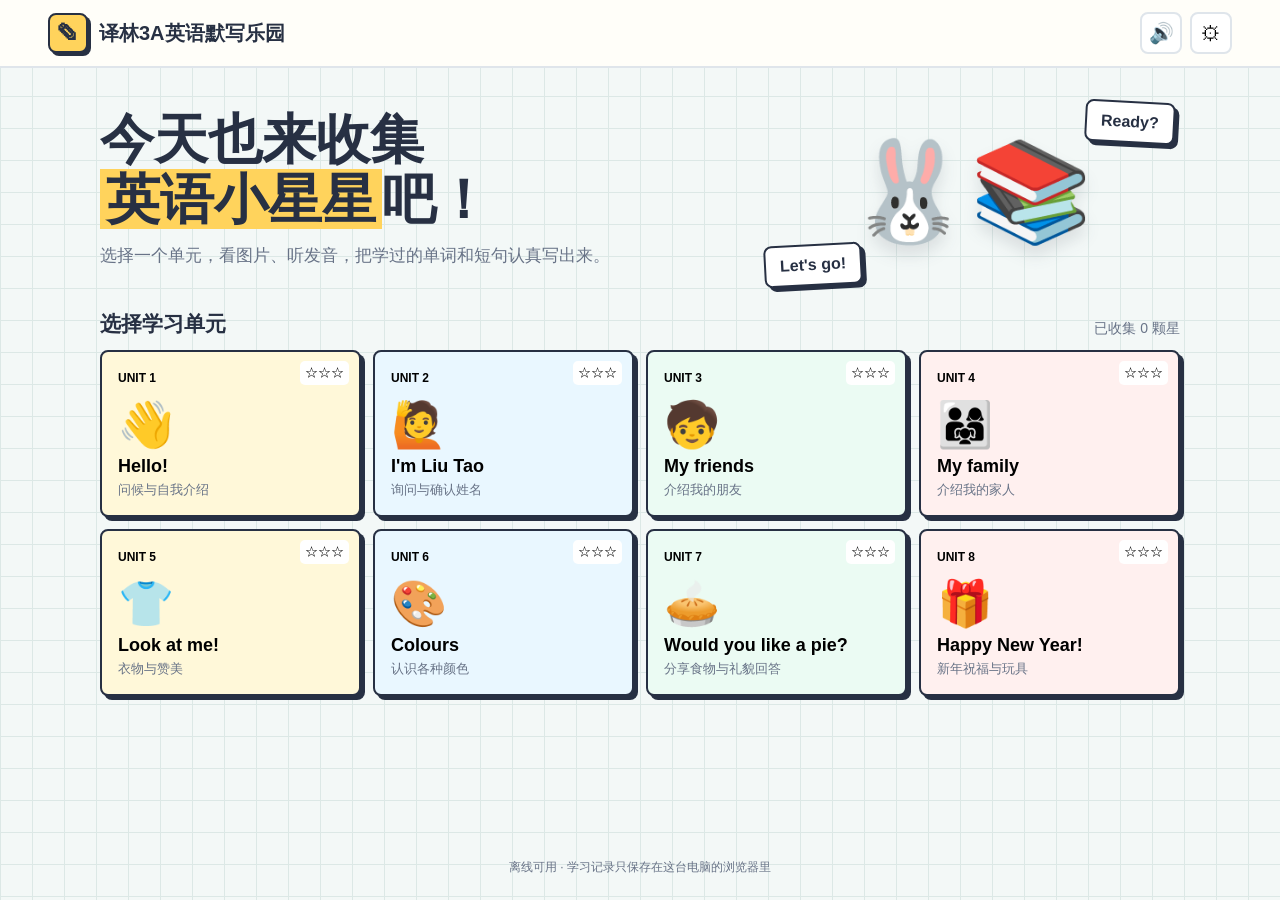
==== index.html @ 70a55f55 "重新发布当前 iPad 随手写版本" ====
<!doctype html>
<!-- Re-published 2026-09-11: direct iPad Scribble version -->
<html lang="zh-CN">
<head>
  <meta charset="utf-8">
  <meta name="viewport" content="width=device-width,initial-scale=1">
  <meta name="theme-color" content="#ffd35c"><meta name="apple-mobile-web-app-capable" content="yes"><meta name="apple-mobile-web-app-title" content="译林3A默写"><link rel="manifest" href="manifest.webmanifest">
  <title>译林3A英语默写乐园</title>
  <style>
    :root{--ink:#273043;--muted:#687387;--paper:#fffef9;--line:#dfe5eb;--yellow:#ffd35c;--coral:#ff766f;--mint:#70d6b3;--blue:#69a8ff;--purple:#9b82e8;--shadow:0 12px 30px rgba(40,53,77,.12)}
    *{box-sizing:border-box;letter-spacing:0}
    body{margin:0;min-height:100vh;color:var(--ink);font-family:"Microsoft YaHei","PingFang SC",Arial,sans-serif;background:#f3f8f7;background-image:linear-gradient(#dce8e6 1px,transparent 1px),linear-gradient(90deg,#dce8e6 1px,transparent 1px);background-size:32px 32px}
    button,input{font:inherit}.app{min-height:100vh;display:flex;flex-direction:column}.topbar{height:68px;background:var(--paper);border-bottom:2px solid var(--line);display:flex;align-items:center;justify-content:space-between;padding:0 clamp(16px,4vw,48px);position:sticky;top:0;z-index:5}
    .brand{display:flex;align-items:center;gap:11px;font-weight:900;font-size:20px}.brand-mark{width:40px;height:40px;display:grid;place-items:center;background:var(--yellow);border:2px solid var(--ink);border-radius:8px;box-shadow:3px 3px 0 var(--ink);font-size:22px}.top-actions{display:flex;gap:8px}
    .icon-btn{width:42px;height:42px;border:2px solid var(--line);background:white;border-radius:8px;cursor:pointer;font-size:20px;display:grid;place-items:center}.icon-btn:hover{border-color:var(--ink);transform:translateY(-1px)}
    main{width:min(1080px,calc(100% - 28px));margin:0 auto;padding:28px 0 44px;flex:1}.screen{display:none}.screen.active{display:block}
    .welcome{display:grid;grid-template-columns:1.2fr .8fr;gap:28px;align-items:center;margin-bottom:24px}.welcome h1{font-size:clamp(31px,5vw,54px);line-height:1.1;margin:0 0 12px;font-weight:1000}.welcome h1 span{background:var(--yellow);padding:0 6px}.welcome p{font-size:17px;color:var(--muted);margin:0;line-height:1.8}.mascot-scene{height:190px;position:relative;display:grid;place-items:center}.mascot{font-size:98px;filter:drop-shadow(0 10px 8px rgba(39,48,67,.12));animation:float 3s ease-in-out infinite}.bubble{position:absolute;background:white;border:2px solid var(--ink);border-radius:8px;padding:10px 14px;font-weight:900;box-shadow:4px 4px 0 var(--ink)}.bubble.one{top:5px;right:5px;transform:rotate(3deg)}.bubble.two{bottom:0;left:5px;transform:rotate(-3deg)}
    @keyframes float{50%{transform:translateY(-8px) rotate(2deg)}}.section-head{display:flex;justify-content:space-between;align-items:end;margin:22px 0 12px}.section-head h2{margin:0;font-size:21px}.section-head span{color:var(--muted);font-size:14px}
    .unit-grid{display:grid;grid-template-columns:repeat(4,1fr);gap:12px}.unit-card{border:2px solid var(--ink);background:white;border-radius:8px;min-height:164px;padding:16px;text-align:left;cursor:pointer;position:relative;overflow:hidden;box-shadow:4px 4px 0 var(--ink);transition:.15s}.unit-card:hover{transform:translate(-2px,-2px);box-shadow:7px 7px 0 var(--ink)}.unit-card .num{font-size:12px;font-weight:900;text-transform:uppercase}.unit-card .pic{font-size:45px;margin:12px 0 5px}.unit-card h3{font-size:18px;margin:0 0 4px}.unit-card p{margin:0;color:var(--muted);font-size:13px}.unit-card .stars{position:absolute;right:10px;top:9px;font-size:13px;background:white;padding:3px 5px;border-radius:5px}.unit-card:nth-child(4n+1){background:#fff8d9}.unit-card:nth-child(4n+2){background:#e9f7ff}.unit-card:nth-child(4n+3){background:#ebfbf3}.unit-card:nth-child(4n){background:#fff0ef}
    .practice-header{display:flex;align-items:center;gap:14px;margin-bottom:18px}.back-btn{border:2px solid var(--ink);background:white;border-radius:8px;width:44px;height:44px;font-size:23px;cursor:pointer}.practice-title{flex:1}.practice-title h2{font-size:22px;margin:0 0 2px}.practice-title p{margin:0;color:var(--muted);font-size:13px}.score-pill{background:var(--yellow);border:2px solid var(--ink);padding:8px 12px;border-radius:8px;font-weight:900}
    .mode-tabs{display:flex;gap:8px;margin-bottom:14px}.mode-btn{border:2px solid var(--line);background:white;padding:10px 16px;border-radius:8px;font-weight:800;cursor:pointer}.mode-btn.active{border-color:var(--ink);background:var(--ink);color:white}
    .progress{height:12px;border:2px solid var(--ink);background:white;border-radius:6px;margin-bottom:18px;overflow:hidden}.progress i{display:block;height:100%;width:0;background:var(--mint);transition:.3s}
    .game-panel{display:grid;grid-template-columns:minmax(260px,.85fr) minmax(320px,1.15fr);border:2px solid var(--ink);background:var(--paper);border-radius:8px;overflow:hidden;box-shadow:8px 8px 0 var(--ink);min-height:455px}.visual-panel{background:#eaf7ff;border-right:2px solid var(--ink);display:flex;flex-direction:column;align-items:center;justify-content:center;padding:28px;position:relative}.question-no{position:absolute;left:16px;top:14px;font-size:13px;font-weight:900;color:var(--muted)}.scene{width:min(230px,90%);aspect-ratio:1;display:grid;place-items:center;background:white;border:3px solid var(--ink);border-radius:50%;font-size:98px;box-shadow:0 10px 0 rgba(39,48,67,.1);position:relative}.scene:after{content:"";position:absolute;width:70%;height:10px;background:rgba(39,48,67,.1);border-radius:50%;bottom:18px;z-index:0}.scene span{position:relative;z-index:1;filter:drop-shadow(0 7px 3px rgba(39,48,67,.12))}.cn-clue{font-size:20px;font-weight:900;margin-top:22px;text-align:center}.type-label{margin-top:7px;color:var(--muted);font-size:13px}
    .answer-panel{padding:32px;display:flex;flex-direction:column;justify-content:center}.prompt{font-size:15px;color:var(--muted);margin-bottom:8px}.answer-panel label{font-weight:900;font-size:21px;margin-bottom:10px}.answer-input{width:100%;height:190px;resize:none;border:3px solid var(--ink);border-radius:8px;padding:22px 20px;font-size:34px;line-height:1.55;outline:none;color:var(--ink);background-color:white;background-image:repeating-linear-gradient(transparent 0,transparent calc(1.55em - 2px),#b7c7d3 calc(1.55em - 2px),#b7c7d3 1.55em);background-attachment:local;touch-action:manipulation;-webkit-user-select:text;user-select:text}.answer-input:focus{box-shadow:0 0 0 5px #ffe89d}.answer-input.ok{border-color:#22986f;background-color:#effcf6}.answer-input.bad{border-color:#db4f4a;background-color:#fff1f0}.tools{display:flex;gap:8px;margin:12px 0;flex-wrap:wrap}.tool-btn{border:2px solid var(--line);background:white;border-radius:8px;padding:9px 12px;cursor:pointer;font-weight:800}.tool-btn:hover{border-color:var(--ink)}.feedback{min-height:62px;border-top:2px dashed var(--line);padding-top:12px;margin-top:2px}.feedback strong{display:block;font-size:18px;margin-bottom:4px}.feedback p{margin:0;color:var(--muted);font-size:14px}.primary{border:2px solid var(--ink);background:var(--coral);color:white;border-radius:8px;padding:13px 18px;font-weight:900;font-size:17px;cursor:pointer;box-shadow:4px 4px 0 var(--ink)}.primary:hover{transform:translate(-1px,-1px);box-shadow:6px 6px 0 var(--ink)}.primary:disabled{opacity:.5;cursor:not-allowed}.action-row{display:flex;justify-content:flex-end;margin-top:14px}
    .result{text-align:center;background:white;border:2px solid var(--ink);border-radius:8px;padding:32px;box-shadow:8px 8px 0 var(--ink)}.result .trophy{font-size:90px}.result h2{font-size:32px;margin:8px 0}.result p{color:var(--muted);font-size:17px}.result-score{font-size:44px;font-weight:1000}.result-actions{display:flex;justify-content:center;gap:12px;margin-top:25px}.secondary{border:2px solid var(--ink);background:white;border-radius:8px;padding:13px 18px;font-weight:900;cursor:pointer}
    .modal{position:fixed;inset:0;background:rgba(39,48,67,.45);display:none;place-items:center;z-index:20;padding:18px}.modal.open{display:grid}.dialog{width:min(500px,100%);background:white;border:2px solid var(--ink);border-radius:8px;box-shadow:8px 8px 0 var(--ink);padding:24px}.dialog h3{margin:0 0 18px;font-size:23px}.setting{display:flex;justify-content:space-between;gap:20px;align-items:center;padding:14px 0;border-top:1px solid var(--line)}.setting:first-of-type{border-top:0}.setting small{display:block;color:var(--muted);margin-top:3px}.switch{width:52px;height:30px;border:2px solid var(--ink);border-radius:15px;background:#d7dde5;position:relative;cursor:pointer;flex:0 0 auto}.switch i{position:absolute;width:20px;height:20px;border:2px solid var(--ink);border-radius:50%;background:white;left:3px;top:3px;transition:.2s}.switch.on{background:var(--mint)}.switch.on i{left:25px}.dialog-footer{display:flex;justify-content:flex-end;margin-top:18px}
    footer{text-align:center;color:var(--muted);font-size:12px;padding:10px 20px 24px}.confetti{position:fixed;pointer-events:none;font-size:25px;z-index:30;animation:pop .8s ease-out forwards}@keyframes pop{from{transform:translate(0,0) scale(.5);opacity:1}to{transform:translate(var(--x),var(--y)) rotate(180deg) scale(1.2);opacity:0}}
    @media(max-width:800px){.unit-grid{grid-template-columns:repeat(2,1fr)}.welcome{grid-template-columns:1fr}.mascot-scene{height:130px}.mascot{font-size:70px}.game-panel{grid-template-columns:1fr}.visual-panel{border-right:0;border-bottom:2px solid var(--ink);min-height:285px}.scene{width:155px;font-size:70px}.answer-panel{padding:22px}.game-panel{min-height:0}}
    @media(max-width:470px){.brand span:last-child{font-size:16px}.topbar{padding:0 12px}.unit-grid{grid-template-columns:1fr}.welcome h1{font-size:34px}.score-pill{font-size:13px}.mode-btn{flex:1;padding:9px 5px}.result-actions{flex-direction:column}}
  </style>
</head>
<body>
<div class="app">
  <header class="topbar"><div class="brand"><span class="brand-mark">✎</span><span>译林3A英语默写乐园</span></div><div class="top-actions"><button class="icon-btn" id="soundBtn" title="声音">🔊</button><button class="icon-btn" id="settingsBtn" title="设置">⚙</button></div></header>
  <main>
    <section id="home" class="screen active">
      <div class="welcome"><div><h1>今天也来收集<br><span>英语小星星</span>吧！</h1><p>选择一个单元，看图片、听发音，把学过的单词和短句认真写出来。</p></div><div class="mascot-scene"><div class="bubble one">Ready?</div><div class="mascot">🐰📚</div><div class="bubble two">Let's go!</div></div></div>
      <div class="section-head"><h2>选择学习单元</h2><span id="totalStars">已收集 0 颗星</span></div><div class="unit-grid" id="unitGrid"></div>
    </section>
    <section id="practice" class="screen">
      <div class="practice-header"><button class="back-btn" id="backBtn" title="返回">←</button><div class="practice-title"><h2 id="unitTitle"></h2><p id="unitSubtitle"></p></div><div class="score-pill">⭐ <span id="liveScore">0</span></div></div>
      <div class="mode-tabs"><button class="mode-btn active" data-mode="words">单词默写</button><button class="mode-btn" data-mode="sentences">短句默写</button><button class="mode-btn" data-mode="mix">混合挑战</button></div>
      <div class="progress"><i id="progressBar"></i></div>
      <div class="game-panel"><div class="visual-panel"><span class="question-no" id="questionNo"></span><div class="scene"><span id="scenePic"></span></div><div class="cn-clue" id="cnClue"></div><div class="type-label" id="typeLabel"></div></div>
        <div class="answer-panel"><div class="prompt">请用 Apple Pencil 在横线上书写，iPad 会自动转成文字</div><label for="answerInput" id="answerLabel">你的答案</label><textarea class="answer-input" id="answerInput" rows="3" inputmode="text" enterkeyhint="done" autocomplete="off" autocapitalize="none" spellcheck="false" placeholder="在横线上直接手写英文……"></textarea><div class="tools"><button class="tool-btn" id="clearBtn">清空答案</button><button class="tool-btn" id="speakBtn">🔊 听一听</button><button class="tool-btn" id="copyBtn">📋 复制朗读文本</button><button class="tool-btn" id="hintBtn">💡 提示</button></div><div class="feedback" id="feedback"><p>Apple Pencil 手写会转为英文文字，完成后点击“检查答案”。</p></div><div class="action-row"><button class="primary" id="checkBtn">检查答案</button></div></div>
      </div>
    </section>
    <section id="result" class="screen"><div class="result"><div class="trophy" id="resultPic">🏆</div><h2 id="resultTitle">太棒了！</h2><div class="result-score" id="resultScore"></div><p id="resultText"></p><div class="result-actions"><button class="secondary" id="homeBtn">返回选单元</button><button class="primary" id="retryBtn">再挑战一次</button></div></div></section>
  </main><footer>离线可用 · 学习记录只保存在这台电脑的浏览器里</footer>
</div>
<div class="modal" id="settingsModal"><div class="dialog"><h3>练习设置</h3><div class="setting"><div><b>打乱题目顺序</b><small>每次挑战都有一点新鲜感</small></div><button class="switch on" data-setting="shuffle"><i></i></button></div><div class="setting"><div><b>宽松检查标点</b><small>句号和大小写不影响得分</small></div><button class="switch on" data-setting="lenient"><i></i></button></div><div class="setting"><div><b>进入题目时自动朗读</b><small>先听清楚，再开始默写</small></div><button class="switch" data-setting="autoSpeak"><i></i></button></div><div class="dialog-footer"><button class="primary" id="closeSettings">完成</button></div></div></div>
<script>
const units=[
 {id:1,title:'Hello!',sub:'问候与自我介绍',icon:'👋',words:[['hello','你好','👋'],['Good morning.','早上好。','🌅'],['Miss','小姐；老师','👩‍🏫'],['hi','你好','😊'],['Good afternoon.','下午好。','☀️'],['class','同学们；班级','🏫'],['I','我','🙋'],["I'm","我是（缩写）",'🙋']],sentences:[['Hello, Mike.','你好，迈克。','👋👦'],['Good morning, Miss Li.','早上好，李老师。','🌅👩‍🏫'],['Good afternoon, class.','下午好，同学们。','☀️🏫'],["Hi, I'm Liu Tao.",'你好，我是刘涛。','👦👋']]},
 {id:2,title:"I'm Liu Tao",sub:'询问与确认姓名',icon:'🙋',words:[['are','是','🔤'],['you','你；你们','👉'],['yes','是；对','✅'],['am','是','🙋'],['no','不；不是','❌'],['not','不；没有','🚫'],['goodbye','再见','👋']],sentences:[["Are you Su Hai?",'你是苏海吗？','🤔👧'],['Yes, I am.','是的，我是。','✅🙋'],["No, I'm not.",'不，我不是。','❌🙋'],['Goodbye, Yang Ling.','再见，杨玲。','👋👧']]},
 {id:3,title:'My friends',sub:'介绍我的朋友',icon:'🧒',words:[['my','我的','💛'],['friend','朋友','🤝'],['she','她','👧'],["she's",'她是（缩写）','👧'],['he','他','👦'],["he's",'他是（缩写）','👦'],['too','也','➕'],['this','这；这个','👇'],['is','是','🔤'],['sister','姐姐；妹妹','👧']],sentences:[["She's Yang Ling.",'她是杨玲。','👧'],["She's my friend.",'她是我的朋友。','👧🤝'],["He's Mike.",'他是迈克。','👦'],["He's my friend too.",'他也是我的朋友。','👦🤝'],['This is Tina.','这是蒂娜。','👇👧']]},
 {id:4,title:'My family',sub:'介绍我的家人',icon:'👨‍👩‍👧',words:[['family','家庭；家人','👨‍👩‍👧'],['father','父亲；爸爸','👨'],['mother','母亲；妈妈','👩'],['brother','哥哥；弟弟','👦'],['me','我','🙋'],['grandpa','祖父；外祖父','👴'],['grandma','祖母；外祖母','👵'],['sister','姐姐；妹妹','👧']],sentences:[['This is my family.','这是我的一家。','👨‍👩‍👧'],['This is my father.','这是我的爸爸。','👨'],['This is my mother.','这是我的妈妈。','👩'],['This is me.','这是我。','🙋'],['Good evening.','晚上好。','🌙']]},
 {id:5,title:'Look at me!',sub:'衣物与赞美',icon:'👕',words:[['look at','看；瞧','👀'],['T-shirt','T恤衫','👕'],['it','它','👉'],["it's",'它是（缩写）','👉'],['nice','好看的；好的','👍'],['skirt','短裙','👗'],['How nice!','真好看！','✨'],['cap','帽子','🧢'],['great','好极了','🌟'],['jacket','夹克衫','🧥'],['new','新的','🆕'],['red','红色的','🔴']],sentences:[['Look at my T-shirt.','看我的T恤衫。','👀👕'],["It's nice.",'它很好看。','👍✨'],['How nice!','真好看！','✨'],['Look at my new skirt.','看我的新裙子。','👀👗'],['It’s great.','它好极了。','🌟']]},
 {id:6,title:'Colours',sub:'认识各种颜色',icon:'🎨',words:[['colour','颜色','🎨'],['orange','橙色的','🟠'],['now','现在','⏰'],['green','绿色的','🟢'],['and','和；与','➕'],['yellow','黄色的','🟡'],['black','黑色的','⚫'],['blue','蓝色的','🔵'],['brown','棕色的','🟤'],['white','白色的','⚪'],['an','一个','1️⃣'],['egg','鸡蛋','🥚'],['or','或；还是','↔️']],sentences:[["What colour is my T-shirt?",'我的T恤衫是什么颜色？','❓👕'],["It's orange.",'它是橙色的。','🟠'],['What colour is it now?','它现在是什么颜色？','🎨❓'],["It's green and yellow.",'它是绿色和黄色的。','🟢🟡'],['Would you like an egg?','你想要一个鸡蛋吗？','🥚❓']]},
 {id:7,title:'Would you like a pie?',sub:'分享食物与礼貌回答',icon:'🥧',words:[['a pie','一个馅饼','🥧'],['Nice to meet you.','很高兴认识你。','🤝'],['No, thank you.','不，谢谢你。','🙏'],['What about…?','……怎么样？','🤔'],['cake','蛋糕','🍰'],['ice cream','冰淇淋','🍦'],['sweet','糖果','🍬'],['hot dog','热狗','🌭'],['look','看；瞧','👀'],['what','什么','❓'],["what's",'是什么（缩写）','❓']],sentences:[['Would you like a pie?','你想要一个馅饼吗？','🥧❓'],['Yes, please.','好的，太感谢了。','✅🙏'],['No, thank you.','不，谢谢你。','❌🙏'],['What about a cake?','来一块蛋糕怎么样？','🍰🤔'],['Nice to meet you.','很高兴认识你。','🤝😊']]},
 {id:8,title:'Happy New Year!',sub:'新年祝福与玩具',icon:'🎁',words:[['Happy New Year!','新年快乐！','🎆'],['uncle','叔叔；伯伯；舅舅','👨'],['doll','玩具娃娃','🪆'],['that','那；那个','👉'],['ball','球','⚽'],['robot','机器人','🤖'],['CD','光盘','💿'],['car','小汽车','🚗'],['Happy Birthday!','生日快乐！','🎂'],['toy','玩具','🧸']],sentences:[['Happy New Year!','新年快乐！','🎆'],['This is for you.','这是给你的。','🎁'],["What's this?",'这是什么？','❓👇'],["What's that?",'那是什么？','❓👉'],["It's a robot.",'它是一个机器人。','🤖'],['Happy Birthday!','生日快乐！','🎂']]}
];
const state={unit:null,mode:'words',questions:[],index:0,score:0,checked:false,wrong:[],sound:true,settings:{shuffle:true,lenient:true,autoSpeak:false}};
const $=s=>document.querySelector(s), $$=s=>[...document.querySelectorAll(s)];
function saved(){try{return JSON.parse(localStorage.getItem('yl3a-progress')||'{}')}catch{return{}}} function saveProgress(id,stars){const p=saved();p[id]=Math.max(p[id]||0,stars);localStorage.setItem('yl3a-progress',JSON.stringify(p))}
function renderUnits(){const p=saved();$('#unitGrid').innerHTML=units.map(u=>`<button class="unit-card" data-id="${u.id}"><span class="num">Unit ${u.id}</span><span class="stars">${'⭐'.repeat(p[u.id]||0)}${'☆'.repeat(3-(p[u.id]||0))}</span><div class="pic">${u.icon}</div><h3>${u.title}</h3><p>${u.sub}</p></button>`).join('');$$('.unit-card').forEach(b=>b.onclick=()=>startUnit(+b.dataset.id));$('#totalStars').textContent=`已收集 ${Object.values(p).reduce((a,b)=>a+b,0)} 颗星`}
function show(id){$$('.screen').forEach(s=>s.classList.remove('active'));$('#'+id).classList.add('active');window.scrollTo({top:0,behavior:'smooth'})}
function startUnit(id){state.unit=units.find(u=>u.id===id);state.mode='words';$$('.mode-btn').forEach(b=>b.classList.toggle('active',b.dataset.mode==='words'));$('#unitTitle').textContent=`Unit ${id} · ${state.unit.title}`;$('#unitSubtitle').textContent=state.unit.sub;buildQuestions();show('practice')}
function shuffle(a){for(let i=a.length-1;i>0;i--){const j=Math.floor(Math.random()*(i+1));[a[i],a[j]]=[a[j],a[i]]}return a}
function buildQuestions(){let q=[];if(state.mode==='words'||state.mode==='mix')q.push(...state.unit.words.map(x=>({...item(x),type:'单词 / 词组'})));if(state.mode==='sentences'||state.mode==='mix')q.push(...state.unit.sentences.map(x=>({...item(x),type:'短句'})));if(state.settings.shuffle)shuffle(q);state.questions=q;state.index=0;state.score=0;state.wrong=[];state.checked=false;$('#liveScore').textContent='0';renderQuestion()}
function item(x){return{answer:x[0],cn:x[1],pic:x[2]}}
function renderQuestion(){const q=state.questions[state.index];if(!q)return finish();state.checked=false;$('#questionNo').textContent=`第 ${state.index+1} / ${state.questions.length} 题`;$('#progressBar').style.width=`${state.index/state.questions.length*100}%`;$('#scenePic').textContent=q.pic;$('#cnClue').textContent=q.cn;$('#typeLabel').textContent=q.type;$('#answerInput').value='';$('#answerInput').className='answer-input';$('#answerInput').disabled=false;$('#feedback').innerHTML='<p>Apple Pencil 手写会转为英文文字，完成后点击“检查答案”。</p>';$('#checkBtn').textContent='检查答案';$('#answerInput').focus();if(state.settings.autoSpeak)setTimeout(speakCurrent,300)}
function norm(s){let x=s.trim().replace(/[’‘]/g,"'").replace(/[。？！]/g,m=>({'。':'.','？':'?','！':'!'})[m]).replace(/\s+/g,' ');if(state.settings.lenient)x=x.toLowerCase().replace(/[.,!?…]/g,'').trim();return x}
function check(){if(state.checked){next();return}const q=state.questions[state.index], val=$('#answerInput').value;if(!val.trim()){shake($('#answerInput'));return}const ok=norm(val)===norm(q.answer);state.checked=true;$('#answerInput').disabled=true;$('#answerInput').classList.add(ok?'ok':'bad');if(ok){state.score++;$('#liveScore').textContent=state.score;$('#feedback').innerHTML='<strong style="color:#168260">答对啦，真棒！</strong><p>正确答案：'+escapeHtml(q.answer)+'</p>';confetti()}else{state.wrong.push(q);$('#feedback').innerHTML='<strong style="color:#c8403b">再记一记，下次一定会！</strong><p>正确答案：<b>'+escapeHtml(q.answer)+'</b></p>'}$('#checkBtn').textContent=state.index===state.questions.length-1?'查看成绩':'下一题'}
function next(){state.index++;renderQuestion()} function escapeHtml(s){return s.replace(/[&<>]/g,c=>({'&':'&amp;','<':'&lt;','>':'&gt;'}[c]))}
function hint(){const q=state.questions[state.index];if(state.checked)return;const parts=q.answer.split(' '),hint=parts.map(w=>w[0]+(w.length>2?'＿'.repeat(Math.min(w.length-1,6)):'＿')).join(' ');$('#feedback').innerHTML=`<strong>小提示</strong><p>${escapeHtml(hint)} · 一共 ${q.answer.replace(/\s/g,'').length} 个字母</p>`}
let voiceList=[];
function loadVoices(){if(!('speechSynthesis'in window))return;voiceList=speechSynthesis.getVoices()||[]}
function speakCurrent(){
  if(!state.sound){$('#feedback').innerHTML='<strong>声音已关闭</strong><p>点击右上角的 🔇 可以重新打开声音。</p>';return}
  if(!('speechSynthesis'in window)||typeof SpeechSynthesisUtterance==='undefined'){$('#feedback').innerHTML='<strong>当前浏览器不支持朗读</strong><p>请用最新版 Edge 或 Chrome 打开此文件。</p>';return}
  const q=state.questions[state.index];
  speechSynthesis.cancel();
  const u=new SpeechSynthesisUtterance(q.answer);
  const english=voiceList.filter(v=>/^en([-_]|$)/i.test(v.lang));
  u.voice=english.find(v=>/^en-GB/i.test(v.lang))||english.find(v=>/^en-US/i.test(v.lang))||english[0]||null;
  u.lang=u.voice?.lang||'en-US';u.rate=.72;u.pitch=1.08;
  u.onstart=()=>{$('#feedback').innerHTML='<strong style="color:#2b75c9">正在朗读……</strong><p>请听清楚，再开始默写。</p>'};
  u.onerror=()=>{$('#feedback').innerHTML='<strong>没有播放出来</strong><p>这台电脑可能没有安装英文语音包，请在 Edge/Chrome 中打开并检查系统声音。</p>'};
  speechSynthesis.speak(u);
}
function speakButton(button){
  if(!state.sound||!('speechSynthesis'in window)||typeof SpeechSynthesisUtterance==='undefined')return;
  const title=button.getAttribute('title')||button.querySelector('h3')?.textContent||button.closest('.setting')?.querySelector('b')?.textContent||button.textContent.replace(/[🔊🔇⚙←📋💡⭐✨🎉💛]/g,'').replace(/\s+/g,' ').trim();
  if(!title)return;
  speechSynthesis.cancel();
  const u=new SpeechSynthesisUtterance(title);
  u.lang='zh-CN';u.rate=.9;u.pitch=1;
  speechSynthesis.speak(u);
}
function copyReadingText(){
  const q=state.questions[state.index];
  const text=q.answer;
  const done=()=>{$('#feedback').innerHTML='<strong style="color:#2b75c9">已复制朗读文本</strong><p>可粘贴到任意 AI 语音工具生成英文音频。</p>'};
  if(navigator.clipboard?.writeText) navigator.clipboard.writeText(text).then(done).catch(()=>fallbackCopy(text,done)); else fallbackCopy(text,done);
}
function fallbackCopy(text,done){const ta=document.createElement('textarea');ta.value=text;document.body.appendChild(ta);ta.select();try{document.execCommand('copy');done()}finally{ta.remove()}}
function finish(){const n=state.questions.length,pct=Math.round(state.score/n*100),stars=pct>=90?3:pct>=70?2:pct>=50?1:0;saveProgress(state.unit.id,stars);$('#resultScore').textContent=`${state.score} / ${n}`;$('#resultPic').textContent=pct>=90?'🏆':pct>=70?'🌟':pct>=50?'👍':'🌱';$('#resultTitle').textContent=pct>=90?'闪亮满分选手！':pct>=70?'进步得很快！':pct>=50?'认真练习有收获！':'再练一次就会更好！';$('#resultText').textContent=state.wrong.length?`本次获得 ${stars} 颗星，还有 ${state.wrong.length} 道题可以继续加油。`:`本单元全部答对，获得 ${stars} 颗星！`;show('result');renderUnits()}
function confetti(){const box=$('#checkBtn').getBoundingClientRect(),bits=['⭐','✨','🎉','💛'];for(let i=0;i<10;i++){const e=document.createElement('i');e.className='confetti';e.textContent=bits[i%bits.length];e.style.left=(box.left+box.width/2)+'px';e.style.top=box.top+'px';e.style.setProperty('--x',(Math.random()*240-120)+'px');e.style.setProperty('--y',(-60-Math.random()*150)+'px');document.body.appendChild(e);setTimeout(()=>e.remove(),850)}}
function shake(e){e.animate([{transform:'translateX(0)'},{transform:'translateX(-7px)'},{transform:'translateX(7px)'},{transform:'translateX(0)'}],{duration:260})}
$('#checkBtn').onclick=check;$('#answerInput').onkeydown=e=>{if(e.key==='Enter'){e.preventDefault();check()}};$('#clearBtn').onclick=()=>{$('#answerInput').value='';$('#answerInput').focus()};$('#hintBtn').onclick=hint;$('#speakBtn').onclick=speakCurrent;$('#copyBtn').onclick=copyReadingText;$('#backBtn').onclick=()=>{speechSynthesis?.cancel();renderUnits();show('home')};$('#homeBtn').onclick=()=>{renderUnits();show('home')};$('#retryBtn').onclick=()=>{buildQuestions();show('practice')};
$$('.mode-btn').forEach(b=>b.onclick=()=>{state.mode=b.dataset.mode;$$('.mode-btn').forEach(x=>x.classList.toggle('active',x===b));buildQuestions()});
$('#soundBtn').onclick=()=>{state.sound=!state.sound;$('#soundBtn').textContent=state.sound?'🔊':'🔇'};$('#settingsBtn').onclick=()=>$('#settingsModal').classList.add('open');$('#closeSettings').onclick=()=>$('#settingsModal').classList.remove('open');$('#settingsModal').onclick=e=>{if(e.target.id==='settingsModal')e.currentTarget.classList.remove('open')};$$('.switch').forEach(b=>b.onclick=()=>{const k=b.dataset.setting;state.settings[k]=!state.settings[k];b.classList.toggle('on',state.settings[k])});
document.addEventListener('click',e=>{const b=e.target.closest('button');if(!b||b.id==='speakBtn')return;speakButton(b)});
renderUnits();
if('speechSynthesis' in window){loadVoices();speechSynthesis.onvoiceschanged=loadVoices}
</script>
<script>if('serviceWorker' in navigator&&location.protocol!=='file:')navigator.serviceWorker.register('sw.js').catch(()=>{});</script>
</body>
</html>
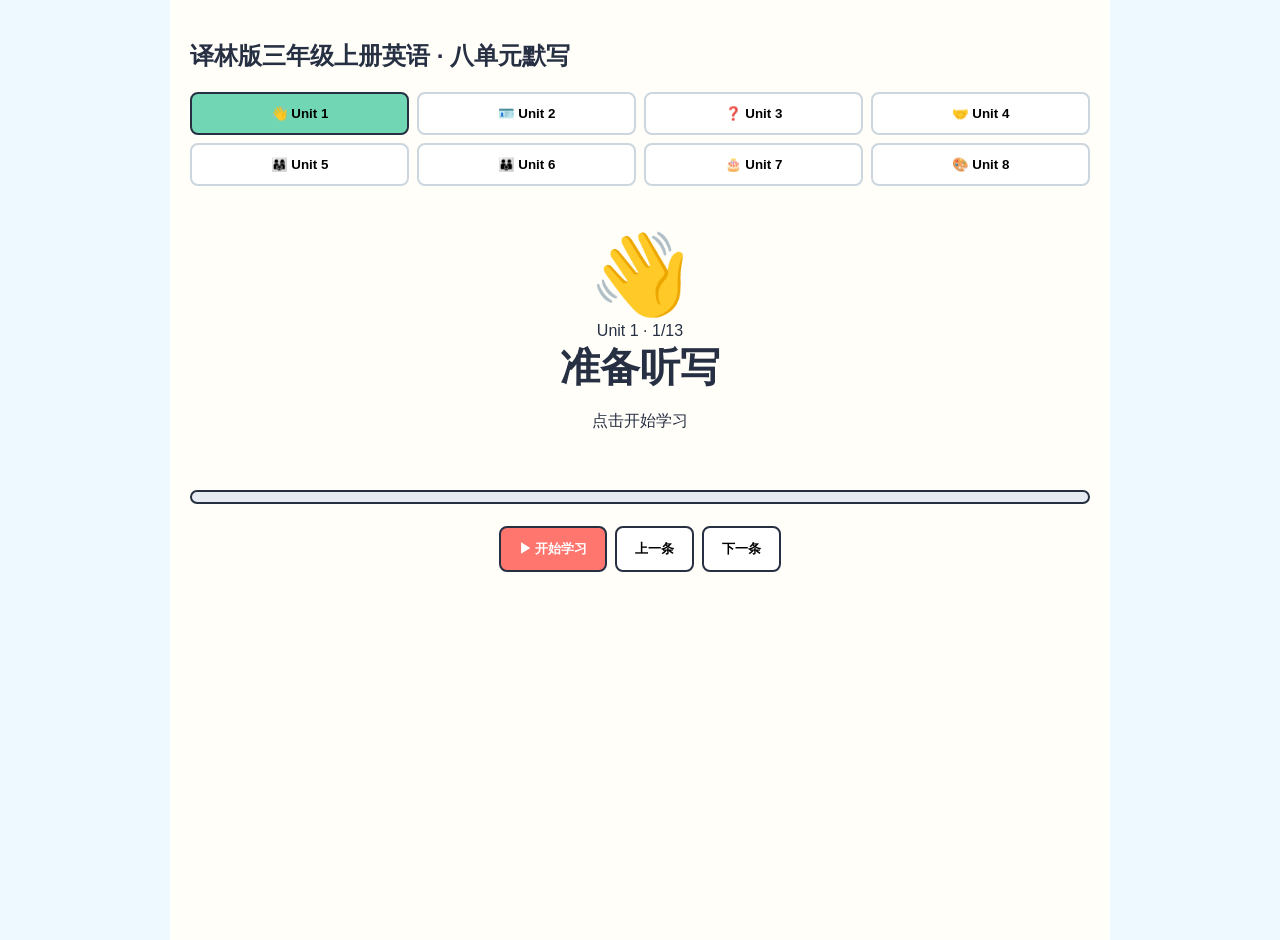
==== commit cbac859f: "更新英语听写播报与默写流程" ====
--- a/index.html
+++ b/index.html
@@ -1,120 +1,12 @@
-<!doctype html>
-<!-- Re-published 2026-09-11: direct iPad Scribble version -->
-<html lang="zh-CN">
-<head>
-  <meta charset="utf-8">
-  <meta name="viewport" content="width=device-width,initial-scale=1">
-  <meta name="theme-color" content="#ffd35c"><meta name="apple-mobile-web-app-capable" content="yes"><meta name="apple-mobile-web-app-title" content="译林3A默写"><link rel="manifest" href="manifest.webmanifest">
-  <title>译林3A英语默写乐园</title>
-  <style>
-    :root{--ink:#273043;--muted:#687387;--paper:#fffef9;--line:#dfe5eb;--yellow:#ffd35c;--coral:#ff766f;--mint:#70d6b3;--blue:#69a8ff;--purple:#9b82e8;--shadow:0 12px 30px rgba(40,53,77,.12)}
-    *{box-sizing:border-box;letter-spacing:0}
-    body{margin:0;min-height:100vh;color:var(--ink);font-family:"Microsoft YaHei","PingFang SC",Arial,sans-serif;background:#f3f8f7;background-image:linear-gradient(#dce8e6 1px,transparent 1px),linear-gradient(90deg,#dce8e6 1px,transparent 1px);background-size:32px 32px}
-    button,input{font:inherit}.app{min-height:100vh;display:flex;flex-direction:column}.topbar{height:68px;background:var(--paper);border-bottom:2px solid var(--line);display:flex;align-items:center;justify-content:space-between;padding:0 clamp(16px,4vw,48px);position:sticky;top:0;z-index:5}
-    .brand{display:flex;align-items:center;gap:11px;font-weight:900;font-size:20px}.brand-mark{width:40px;height:40px;display:grid;place-items:center;background:var(--yellow);border:2px solid var(--ink);border-radius:8px;box-shadow:3px 3px 0 var(--ink);font-size:22px}.top-actions{display:flex;gap:8px}
-    .icon-btn{width:42px;height:42px;border:2px solid var(--line);background:white;border-radius:8px;cursor:pointer;font-size:20px;display:grid;place-items:center}.icon-btn:hover{border-color:var(--ink);transform:translateY(-1px)}
-    main{width:min(1080px,calc(100% - 28px));margin:0 auto;padding:28px 0 44px;flex:1}.screen{display:none}.screen.active{display:block}
-    .welcome{display:grid;grid-template-columns:1.2fr .8fr;gap:28px;align-items:center;margin-bottom:24px}.welcome h1{font-size:clamp(31px,5vw,54px);line-height:1.1;margin:0 0 12px;font-weight:1000}.welcome h1 span{background:var(--yellow);padding:0 6px}.welcome p{font-size:17px;color:var(--muted);margin:0;line-height:1.8}.mascot-scene{height:190px;position:relative;display:grid;place-items:center}.mascot{font-size:98px;filter:drop-shadow(0 10px 8px rgba(39,48,67,.12));animation:float 3s ease-in-out infinite}.bubble{position:absolute;background:white;border:2px solid var(--ink);border-radius:8px;padding:10px 14px;font-weight:900;box-shadow:4px 4px 0 var(--ink)}.bubble.one{top:5px;right:5px;transform:rotate(3deg)}.bubble.two{bottom:0;left:5px;transform:rotate(-3deg)}
-    @keyframes float{50%{transform:translateY(-8px) rotate(2deg)}}.section-head{display:flex;justify-content:space-between;align-items:end;margin:22px 0 12px}.section-head h2{margin:0;font-size:21px}.section-head span{color:var(--muted);font-size:14px}
-    .unit-grid{display:grid;grid-template-columns:repeat(4,1fr);gap:12px}.unit-card{border:2px solid var(--ink);background:white;border-radius:8px;min-height:164px;padding:16px;text-align:left;cursor:pointer;position:relative;overflow:hidden;box-shadow:4px 4px 0 var(--ink);transition:.15s}.unit-card:hover{transform:translate(-2px,-2px);box-shadow:7px 7px 0 var(--ink)}.unit-card .num{font-size:12px;font-weight:900;text-transform:uppercase}.unit-card .pic{font-size:45px;margin:12px 0 5px}.unit-card h3{font-size:18px;margin:0 0 4px}.unit-card p{margin:0;color:var(--muted);font-size:13px}.unit-card .stars{position:absolute;right:10px;top:9px;font-size:13px;background:white;padding:3px 5px;border-radius:5px}.unit-card:nth-child(4n+1){background:#fff8d9}.unit-card:nth-child(4n+2){background:#e9f7ff}.unit-card:nth-child(4n+3){background:#ebfbf3}.unit-card:nth-child(4n){background:#fff0ef}
-    .practice-header{display:flex;align-items:center;gap:14px;margin-bottom:18px}.back-btn{border:2px solid var(--ink);background:white;border-radius:8px;width:44px;height:44px;font-size:23px;cursor:pointer}.practice-title{flex:1}.practice-title h2{font-size:22px;margin:0 0 2px}.practice-title p{margin:0;color:var(--muted);font-size:13px}.score-pill{background:var(--yellow);border:2px solid var(--ink);padding:8px 12px;border-radius:8px;font-weight:900}
-    .mode-tabs{display:flex;gap:8px;margin-bottom:14px}.mode-btn{border:2px solid var(--line);background:white;padding:10px 16px;border-radius:8px;font-weight:800;cursor:pointer}.mode-btn.active{border-color:var(--ink);background:var(--ink);color:white}
-    .progress{height:12px;border:2px solid var(--ink);background:white;border-radius:6px;margin-bottom:18px;overflow:hidden}.progress i{display:block;height:100%;width:0;background:var(--mint);transition:.3s}
-    .game-panel{display:grid;grid-template-columns:minmax(260px,.85fr) minmax(320px,1.15fr);border:2px solid var(--ink);background:var(--paper);border-radius:8px;overflow:hidden;box-shadow:8px 8px 0 var(--ink);min-height:455px}.visual-panel{background:#eaf7ff;border-right:2px solid var(--ink);display:flex;flex-direction:column;align-items:center;justify-content:center;padding:28px;position:relative}.question-no{position:absolute;left:16px;top:14px;font-size:13px;font-weight:900;color:var(--muted)}.scene{width:min(230px,90%);aspect-ratio:1;display:grid;place-items:center;background:white;border:3px solid var(--ink);border-radius:50%;font-size:98px;box-shadow:0 10px 0 rgba(39,48,67,.1);position:relative}.scene:after{content:"";position:absolute;width:70%;height:10px;background:rgba(39,48,67,.1);border-radius:50%;bottom:18px;z-index:0}.scene span{position:relative;z-index:1;filter:drop-shadow(0 7px 3px rgba(39,48,67,.12))}.cn-clue{font-size:20px;font-weight:900;margin-top:22px;text-align:center}.type-label{margin-top:7px;color:var(--muted);font-size:13px}
-    .answer-panel{padding:32px;display:flex;flex-direction:column;justify-content:center}.prompt{font-size:15px;color:var(--muted);margin-bottom:8px}.answer-panel label{font-weight:900;font-size:21px;margin-bottom:10px}.answer-input{width:100%;height:190px;resize:none;border:3px solid var(--ink);border-radius:8px;padding:22px 20px;font-size:34px;line-height:1.55;outline:none;color:var(--ink);background-color:white;background-image:repeating-linear-gradient(transparent 0,transparent calc(1.55em - 2px),#b7c7d3 calc(1.55em - 2px),#b7c7d3 1.55em);background-attachment:local;touch-action:manipulation;-webkit-user-select:text;user-select:text}.answer-input:focus{box-shadow:0 0 0 5px #ffe89d}.answer-input.ok{border-color:#22986f;background-color:#effcf6}.answer-input.bad{border-color:#db4f4a;background-color:#fff1f0}.tools{display:flex;gap:8px;margin:12px 0;flex-wrap:wrap}.tool-btn{border:2px solid var(--line);background:white;border-radius:8px;padding:9px 12px;cursor:pointer;font-weight:800}.tool-btn:hover{border-color:var(--ink)}.feedback{min-height:62px;border-top:2px dashed var(--line);padding-top:12px;margin-top:2px}.feedback strong{display:block;font-size:18px;margin-bottom:4px}.feedback p{margin:0;color:var(--muted);font-size:14px}.primary{border:2px solid var(--ink);background:var(--coral);color:white;border-radius:8px;padding:13px 18px;font-weight:900;font-size:17px;cursor:pointer;box-shadow:4px 4px 0 var(--ink)}.primary:hover{transform:translate(-1px,-1px);box-shadow:6px 6px 0 var(--ink)}.primary:disabled{opacity:.5;cursor:not-allowed}.action-row{display:flex;justify-content:flex-end;margin-top:14px}
-    .result{text-align:center;background:white;border:2px solid var(--ink);border-radius:8px;padding:32px;box-shadow:8px 8px 0 var(--ink)}.result .trophy{font-size:90px}.result h2{font-size:32px;margin:8px 0}.result p{color:var(--muted);font-size:17px}.result-score{font-size:44px;font-weight:1000}.result-actions{display:flex;justify-content:center;gap:12px;margin-top:25px}.secondary{border:2px solid var(--ink);background:white;border-radius:8px;padding:13px 18px;font-weight:900;cursor:pointer}
-    .modal{position:fixed;inset:0;background:rgba(39,48,67,.45);display:none;place-items:center;z-index:20;padding:18px}.modal.open{display:grid}.dialog{width:min(500px,100%);background:white;border:2px solid var(--ink);border-radius:8px;box-shadow:8px 8px 0 var(--ink);padding:24px}.dialog h3{margin:0 0 18px;font-size:23px}.setting{display:flex;justify-content:space-between;gap:20px;align-items:center;padding:14px 0;border-top:1px solid var(--line)}.setting:first-of-type{border-top:0}.setting small{display:block;color:var(--muted);margin-top:3px}.switch{width:52px;height:30px;border:2px solid var(--ink);border-radius:15px;background:#d7dde5;position:relative;cursor:pointer;flex:0 0 auto}.switch i{position:absolute;width:20px;height:20px;border:2px solid var(--ink);border-radius:50%;background:white;left:3px;top:3px;transition:.2s}.switch.on{background:var(--mint)}.switch.on i{left:25px}.dialog-footer{display:flex;justify-content:flex-end;margin-top:18px}
-    footer{text-align:center;color:var(--muted);font-size:12px;padding:10px 20px 24px}.confetti{position:fixed;pointer-events:none;font-size:25px;z-index:30;animation:pop .8s ease-out forwards}@keyframes pop{from{transform:translate(0,0) scale(.5);opacity:1}to{transform:translate(var(--x),var(--y)) rotate(180deg) scale(1.2);opacity:0}}
-    @media(max-width:800px){.unit-grid{grid-template-columns:repeat(2,1fr)}.welcome{grid-template-columns:1fr}.mascot-scene{height:130px}.mascot{font-size:70px}.game-panel{grid-template-columns:1fr}.visual-panel{border-right:0;border-bottom:2px solid var(--ink);min-height:285px}.scene{width:155px;font-size:70px}.answer-panel{padding:22px}.game-panel{min-height:0}}
-    @media(max-width:470px){.brand span:last-child{font-size:16px}.topbar{padding:0 12px}.unit-grid{grid-template-columns:1fr}.welcome h1{font-size:34px}.score-pill{font-size:13px}.mode-btn{flex:1;padding:9px 5px}.result-actions{flex-direction:column}}
-  </style>
-</head>
-<body>
-<div class="app">
-  <header class="topbar"><div class="brand"><span class="brand-mark">✎</span><span>译林3A英语默写乐园</span></div><div class="top-actions"><button class="icon-btn" id="soundBtn" title="声音">🔊</button><button class="icon-btn" id="settingsBtn" title="设置">⚙</button></div></header>
-  <main>
-    <section id="home" class="screen active">
-      <div class="welcome"><div><h1>今天也来收集<br><span>英语小星星</span>吧！</h1><p>选择一个单元，看图片、听发音，把学过的单词和短句认真写出来。</p></div><div class="mascot-scene"><div class="bubble one">Ready?</div><div class="mascot">🐰📚</div><div class="bubble two">Let's go!</div></div></div>
-      <div class="section-head"><h2>选择学习单元</h2><span id="totalStars">已收集 0 颗星</span></div><div class="unit-grid" id="unitGrid"></div>
-    </section>
-    <section id="practice" class="screen">
-      <div class="practice-header"><button class="back-btn" id="backBtn" title="返回">←</button><div class="practice-title"><h2 id="unitTitle"></h2><p id="unitSubtitle"></p></div><div class="score-pill">⭐ <span id="liveScore">0</span></div></div>
-      <div class="mode-tabs"><button class="mode-btn active" data-mode="words">单词默写</button><button class="mode-btn" data-mode="sentences">短句默写</button><button class="mode-btn" data-mode="mix">混合挑战</button></div>
-      <div class="progress"><i id="progressBar"></i></div>
-      <div class="game-panel"><div class="visual-panel"><span class="question-no" id="questionNo"></span><div class="scene"><span id="scenePic"></span></div><div class="cn-clue" id="cnClue"></div><div class="type-label" id="typeLabel"></div></div>
-        <div class="answer-panel"><div class="prompt">请用 Apple Pencil 在横线上书写，iPad 会自动转成文字</div><label for="answerInput" id="answerLabel">你的答案</label><textarea class="answer-input" id="answerInput" rows="3" inputmode="text" enterkeyhint="done" autocomplete="off" autocapitalize="none" spellcheck="false" placeholder="在横线上直接手写英文……"></textarea><div class="tools"><button class="tool-btn" id="clearBtn">清空答案</button><button class="tool-btn" id="speakBtn">🔊 听一听</button><button class="tool-btn" id="copyBtn">📋 复制朗读文本</button><button class="tool-btn" id="hintBtn">💡 提示</button></div><div class="feedback" id="feedback"><p>Apple Pencil 手写会转为英文文字，完成后点击“检查答案”。</p></div><div class="action-row"><button class="primary" id="checkBtn">检查答案</button></div></div>
-      </div>
-    </section>
-    <section id="result" class="screen"><div class="result"><div class="trophy" id="resultPic">🏆</div><h2 id="resultTitle">太棒了！</h2><div class="result-score" id="resultScore"></div><p id="resultText"></p><div class="result-actions"><button class="secondary" id="homeBtn">返回选单元</button><button class="primary" id="retryBtn">再挑战一次</button></div></div></section>
-  </main><footer>离线可用 · 学习记录只保存在这台电脑的浏览器里</footer>
-</div>
-<div class="modal" id="settingsModal"><div class="dialog"><h3>练习设置</h3><div class="setting"><div><b>打乱题目顺序</b><small>每次挑战都有一点新鲜感</small></div><button class="switch on" data-setting="shuffle"><i></i></button></div><div class="setting"><div><b>宽松检查标点</b><small>句号和大小写不影响得分</small></div><button class="switch on" data-setting="lenient"><i></i></button></div><div class="setting"><div><b>进入题目时自动朗读</b><small>先听清楚，再开始默写</small></div><button class="switch" data-setting="autoSpeak"><i></i></button></div><div class="dialog-footer"><button class="primary" id="closeSettings">完成</button></div></div></div>
-<script>
-const units=[
- {id:1,title:'Hello!',sub:'问候与自我介绍',icon:'👋',words:[['hello','你好','👋'],['Good morning.','早上好。','🌅'],['Miss','小姐；老师','👩‍🏫'],['hi','你好','😊'],['Good afternoon.','下午好。','☀️'],['class','同学们；班级','🏫'],['I','我','🙋'],["I'm","我是（缩写）",'🙋']],sentences:[['Hello, Mike.','你好，迈克。','👋👦'],['Good morning, Miss Li.','早上好，李老师。','🌅👩‍🏫'],['Good afternoon, class.','下午好，同学们。','☀️🏫'],["Hi, I'm Liu Tao.",'你好，我是刘涛。','👦👋']]},
- {id:2,title:"I'm Liu Tao",sub:'询问与确认姓名',icon:'🙋',words:[['are','是','🔤'],['you','你；你们','👉'],['yes','是；对','✅'],['am','是','🙋'],['no','不；不是','❌'],['not','不；没有','🚫'],['goodbye','再见','👋']],sentences:[["Are you Su Hai?",'你是苏海吗？','🤔👧'],['Yes, I am.','是的，我是。','✅🙋'],["No, I'm not.",'不，我不是。','❌🙋'],['Goodbye, Yang Ling.','再见，杨玲。','👋👧']]},
- {id:3,title:'My friends',sub:'介绍我的朋友',icon:'🧒',words:[['my','我的','💛'],['friend','朋友','🤝'],['she','她','👧'],["she's",'她是（缩写）','👧'],['he','他','👦'],["he's",'他是（缩写）','👦'],['too','也','➕'],['this','这；这个','👇'],['is','是','🔤'],['sister','姐姐；妹妹','👧']],sentences:[["She's Yang Ling.",'她是杨玲。','👧'],["She's my friend.",'她是我的朋友。','👧🤝'],["He's Mike.",'他是迈克。','👦'],["He's my friend too.",'他也是我的朋友。','👦🤝'],['This is Tina.','这是蒂娜。','👇👧']]},
- {id:4,title:'My family',sub:'介绍我的家人',icon:'👨‍👩‍👧',words:[['family','家庭；家人','👨‍👩‍👧'],['father','父亲；爸爸','👨'],['mother','母亲；妈妈','👩'],['brother','哥哥；弟弟','👦'],['me','我','🙋'],['grandpa','祖父；外祖父','👴'],['grandma','祖母；外祖母','👵'],['sister','姐姐；妹妹','👧']],sentences:[['This is my family.','这是我的一家。','👨‍👩‍👧'],['This is my father.','这是我的爸爸。','👨'],['This is my mother.','这是我的妈妈。','👩'],['This is me.','这是我。','🙋'],['Good evening.','晚上好。','🌙']]},
- {id:5,title:'Look at me!',sub:'衣物与赞美',icon:'👕',words:[['look at','看；瞧','👀'],['T-shirt','T恤衫','👕'],['it','它','👉'],["it's",'它是（缩写）','👉'],['nice','好看的；好的','👍'],['skirt','短裙','👗'],['How nice!','真好看！','✨'],['cap','帽子','🧢'],['great','好极了','🌟'],['jacket','夹克衫','🧥'],['new','新的','🆕'],['red','红色的','🔴']],sentences:[['Look at my T-shirt.','看我的T恤衫。','👀👕'],["It's nice.",'它很好看。','👍✨'],['How nice!','真好看！','✨'],['Look at my new skirt.','看我的新裙子。','👀👗'],['It’s great.','它好极了。','🌟']]},
- {id:6,title:'Colours',sub:'认识各种颜色',icon:'🎨',words:[['colour','颜色','🎨'],['orange','橙色的','🟠'],['now','现在','⏰'],['green','绿色的','🟢'],['and','和；与','➕'],['yellow','黄色的','🟡'],['black','黑色的','⚫'],['blue','蓝色的','🔵'],['brown','棕色的','🟤'],['white','白色的','⚪'],['an','一个','1️⃣'],['egg','鸡蛋','🥚'],['or','或；还是','↔️']],sentences:[["What colour is my T-shirt?",'我的T恤衫是什么颜色？','❓👕'],["It's orange.",'它是橙色的。','🟠'],['What colour is it now?','它现在是什么颜色？','🎨❓'],["It's green and yellow.",'它是绿色和黄色的。','🟢🟡'],['Would you like an egg?','你想要一个鸡蛋吗？','🥚❓']]},
- {id:7,title:'Would you like a pie?',sub:'分享食物与礼貌回答',icon:'🥧',words:[['a pie','一个馅饼','🥧'],['Nice to meet you.','很高兴认识你。','🤝'],['No, thank you.','不，谢谢你。','🙏'],['What about…?','……怎么样？','🤔'],['cake','蛋糕','🍰'],['ice cream','冰淇淋','🍦'],['sweet','糖果','🍬'],['hot dog','热狗','🌭'],['look','看；瞧','👀'],['what','什么','❓'],["what's",'是什么（缩写）','❓']],sentences:[['Would you like a pie?','你想要一个馅饼吗？','🥧❓'],['Yes, please.','好的，太感谢了。','✅🙏'],['No, thank you.','不，谢谢你。','❌🙏'],['What about a cake?','来一块蛋糕怎么样？','🍰🤔'],['Nice to meet you.','很高兴认识你。','🤝😊']]},
- {id:8,title:'Happy New Year!',sub:'新年祝福与玩具',icon:'🎁',words:[['Happy New Year!','新年快乐！','🎆'],['uncle','叔叔；伯伯；舅舅','👨'],['doll','玩具娃娃','🪆'],['that','那；那个','👉'],['ball','球','⚽'],['robot','机器人','🤖'],['CD','光盘','💿'],['car','小汽车','🚗'],['Happy Birthday!','生日快乐！','🎂'],['toy','玩具','🧸']],sentences:[['Happy New Year!','新年快乐！','🎆'],['This is for you.','这是给你的。','🎁'],["What's this?",'这是什么？','❓👇'],["What's that?",'那是什么？','❓👉'],["It's a robot.",'它是一个机器人。','🤖'],['Happy Birthday!','生日快乐！','🎂']]}
-];
-const state={unit:null,mode:'words',questions:[],index:0,score:0,checked:false,wrong:[],sound:true,settings:{shuffle:true,lenient:true,autoSpeak:false}};
-const $=s=>document.querySelector(s), $$=s=>[...document.querySelectorAll(s)];
-function saved(){try{return JSON.parse(localStorage.getItem('yl3a-progress')||'{}')}catch{return{}}} function saveProgress(id,stars){const p=saved();p[id]=Math.max(p[id]||0,stars);localStorage.setItem('yl3a-progress',JSON.stringify(p))}
-function renderUnits(){const p=saved();$('#unitGrid').innerHTML=units.map(u=>`<button class="unit-card" data-id="${u.id}"><span class="num">Unit ${u.id}</span><span class="stars">${'⭐'.repeat(p[u.id]||0)}${'☆'.repeat(3-(p[u.id]||0))}</span><div class="pic">${u.icon}</div><h3>${u.title}</h3><p>${u.sub}</p></button>`).join('');$$('.unit-card').forEach(b=>b.onclick=()=>startUnit(+b.dataset.id));$('#totalStars').textContent=`已收集 ${Object.values(p).reduce((a,b)=>a+b,0)} 颗星`}
-function show(id){$$('.screen').forEach(s=>s.classList.remove('active'));$('#'+id).classList.add('active');window.scrollTo({top:0,behavior:'smooth'})}
-function startUnit(id){state.unit=units.find(u=>u.id===id);state.mode='words';$$('.mode-btn').forEach(b=>b.classList.toggle('active',b.dataset.mode==='words'));$('#unitTitle').textContent=`Unit ${id} · ${state.unit.title}`;$('#unitSubtitle').textContent=state.unit.sub;buildQuestions();show('practice')}
-function shuffle(a){for(let i=a.length-1;i>0;i--){const j=Math.floor(Math.random()*(i+1));[a[i],a[j]]=[a[j],a[i]]}return a}
-function buildQuestions(){let q=[];if(state.mode==='words'||state.mode==='mix')q.push(...state.unit.words.map(x=>({...item(x),type:'单词 / 词组'})));if(state.mode==='sentences'||state.mode==='mix')q.push(...state.unit.sentences.map(x=>({...item(x),type:'短句'})));if(state.settings.shuffle)shuffle(q);state.questions=q;state.index=0;state.score=0;state.wrong=[];state.checked=false;$('#liveScore').textContent='0';renderQuestion()}
-function item(x){return{answer:x[0],cn:x[1],pic:x[2]}}
-function renderQuestion(){const q=state.questions[state.index];if(!q)return finish();state.checked=false;$('#questionNo').textContent=`第 ${state.index+1} / ${state.questions.length} 题`;$('#progressBar').style.width=`${state.index/state.questions.length*100}%`;$('#scenePic').textContent=q.pic;$('#cnClue').textContent=q.cn;$('#typeLabel').textContent=q.type;$('#answerInput').value='';$('#answerInput').className='answer-input';$('#answerInput').disabled=false;$('#feedback').innerHTML='<p>Apple Pencil 手写会转为英文文字，完成后点击“检查答案”。</p>';$('#checkBtn').textContent='检查答案';$('#answerInput').focus();if(state.settings.autoSpeak)setTimeout(speakCurrent,300)}
-function norm(s){let x=s.trim().replace(/[’‘]/g,"'").replace(/[。？！]/g,m=>({'。':'.','？':'?','！':'!'})[m]).replace(/\s+/g,' ');if(state.settings.lenient)x=x.toLowerCase().replace(/[.,!?…]/g,'').trim();return x}
-function check(){if(state.checked){next();return}const q=state.questions[state.index], val=$('#answerInput').value;if(!val.trim()){shake($('#answerInput'));return}const ok=norm(val)===norm(q.answer);state.checked=true;$('#answerInput').disabled=true;$('#answerInput').classList.add(ok?'ok':'bad');if(ok){state.score++;$('#liveScore').textContent=state.score;$('#feedback').innerHTML='<strong style="color:#168260">答对啦，真棒！</strong><p>正确答案：'+escapeHtml(q.answer)+'</p>';confetti()}else{state.wrong.push(q);$('#feedback').innerHTML='<strong style="color:#c8403b">再记一记，下次一定会！</strong><p>正确答案：<b>'+escapeHtml(q.answer)+'</b></p>'}$('#checkBtn').textContent=state.index===state.questions.length-1?'查看成绩':'下一题'}
-function next(){state.index++;renderQuestion()} function escapeHtml(s){return s.replace(/[&<>]/g,c=>({'&':'&amp;','<':'&lt;','>':'&gt;'}[c]))}
-function hint(){const q=state.questions[state.index];if(state.checked)return;const parts=q.answer.split(' '),hint=parts.map(w=>w[0]+(w.length>2?'＿'.repeat(Math.min(w.length-1,6)):'＿')).join(' ');$('#feedback').innerHTML=`<strong>小提示</strong><p>${escapeHtml(hint)} · 一共 ${q.answer.replace(/\s/g,'').length} 个字母</p>`}
-let voiceList=[];
-function loadVoices(){if(!('speechSynthesis'in window))return;voiceList=speechSynthesis.getVoices()||[]}
-function speakCurrent(){
-  if(!state.sound){$('#feedback').innerHTML='<strong>声音已关闭</strong><p>点击右上角的 🔇 可以重新打开声音。</p>';return}
-  if(!('speechSynthesis'in window)||typeof SpeechSynthesisUtterance==='undefined'){$('#feedback').innerHTML='<strong>当前浏览器不支持朗读</strong><p>请用最新版 Edge 或 Chrome 打开此文件。</p>';return}
-  const q=state.questions[state.index];
-  speechSynthesis.cancel();
-  const u=new SpeechSynthesisUtterance(q.answer);
-  const english=voiceList.filter(v=>/^en([-_]|$)/i.test(v.lang));
-  u.voice=english.find(v=>/^en-GB/i.test(v.lang))||english.find(v=>/^en-US/i.test(v.lang))||english[0]||null;
-  u.lang=u.voice?.lang||'en-US';u.rate=.72;u.pitch=1.08;
-  u.onstart=()=>{$('#feedback').innerHTML='<strong style="color:#2b75c9">正在朗读……</strong><p>请听清楚，再开始默写。</p>'};
-  u.onerror=()=>{$('#feedback').innerHTML='<strong>没有播放出来</strong><p>这台电脑可能没有安装英文语音包，请在 Edge/Chrome 中打开并检查系统声音。</p>'};
-  speechSynthesis.speak(u);
-}
-function speakButton(button){
-  if(!state.sound||!('speechSynthesis'in window)||typeof SpeechSynthesisUtterance==='undefined')return;
-  const title=button.getAttribute('title')||button.querySelector('h3')?.textContent||button.closest('.setting')?.querySelector('b')?.textContent||button.textContent.replace(/[🔊🔇⚙←📋💡⭐✨🎉💛]/g,'').replace(/\s+/g,' ').trim();
-  if(!title)return;
-  speechSynthesis.cancel();
-  const u=new SpeechSynthesisUtterance(title);
-  u.lang='zh-CN';u.rate=.9;u.pitch=1;
-  speechSynthesis.speak(u);
-}
-function copyReadingText(){
-  const q=state.questions[state.index];
-  const text=q.answer;
-  const done=()=>{$('#feedback').innerHTML='<strong style="color:#2b75c9">已复制朗读文本</strong><p>可粘贴到任意 AI 语音工具生成英文音频。</p>'};
-  if(navigator.clipboard?.writeText) navigator.clipboard.writeText(text).then(done).catch(()=>fallbackCopy(text,done)); else fallbackCopy(text,done);
-}
-function fallbackCopy(text,done){const ta=document.createElement('textarea');ta.value=text;document.body.appendChild(ta);ta.select();try{document.execCommand('copy');done()}finally{ta.remove()}}
-function finish(){const n=state.questions.length,pct=Math.round(state.score/n*100),stars=pct>=90?3:pct>=70?2:pct>=50?1:0;saveProgress(state.unit.id,stars);$('#resultScore').textContent=`${state.score} / ${n}`;$('#resultPic').textContent=pct>=90?'🏆':pct>=70?'🌟':pct>=50?'👍':'🌱';$('#resultTitle').textContent=pct>=90?'闪亮满分选手！':pct>=70?'进步得很快！':pct>=50?'认真练习有收获！':'再练一次就会更好！';$('#resultText').textContent=state.wrong.length?`本次获得 ${stars} 颗星，还有 ${state.wrong.length} 道题可以继续加油。`:`本单元全部答对，获得 ${stars} 颗星！`;show('result');renderUnits()}
-function confetti(){const box=$('#checkBtn').getBoundingClientRect(),bits=['⭐','✨','🎉','💛'];for(let i=0;i<10;i++){const e=document.createElement('i');e.className='confetti';e.textContent=bits[i%bits.length];e.style.left=(box.left+box.width/2)+'px';e.style.top=box.top+'px';e.style.setProperty('--x',(Math.random()*240-120)+'px');e.style.setProperty('--y',(-60-Math.random()*150)+'px');document.body.appendChild(e);setTimeout(()=>e.remove(),850)}}
-function shake(e){e.animate([{transform:'translateX(0)'},{transform:'translateX(-7px)'},{transform:'translateX(7px)'},{transform:'translateX(0)'}],{duration:260})}
-$('#checkBtn').onclick=check;$('#answerInput').onkeydown=e=>{if(e.key==='Enter'){e.preventDefault();check()}};$('#clearBtn').onclick=()=>{$('#answerInput').value='';$('#answerInput').focus()};$('#hintBtn').onclick=hint;$('#speakBtn').onclick=speakCurrent;$('#copyBtn').onclick=copyReadingText;$('#backBtn').onclick=()=>{speechSynthesis?.cancel();renderUnits();show('home')};$('#homeBtn').onclick=()=>{renderUnits();show('home')};$('#retryBtn').onclick=()=>{buildQuestions();show('practice')};
-$$('.mode-btn').forEach(b=>b.onclick=()=>{state.mode=b.dataset.mode;$$('.mode-btn').forEach(x=>x.classList.toggle('active',x===b));buildQuestions()});
-$('#soundBtn').onclick=()=>{state.sound=!state.sound;$('#soundBtn').textContent=state.sound?'🔊':'🔇'};$('#settingsBtn').onclick=()=>$('#settingsModal').classList.add('open');$('#closeSettings').onclick=()=>$('#settingsModal').classList.remove('open');$('#settingsModal').onclick=e=>{if(e.target.id==='settingsModal')e.currentTarget.classList.remove('open')};$$('.switch').forEach(b=>b.onclick=()=>{const k=b.dataset.setting;state.settings[k]=!state.settings[k];b.classList.toggle('on',state.settings[k])});
-document.addEventListener('click',e=>{const b=e.target.closest('button');if(!b||b.id==='speakBtn')return;speakButton(b)});
-renderUnits();
-if('speechSynthesis' in window){loadVoices();speechSynthesis.onvoiceschanged=loadVoices}
-</script>
-<script>if('serviceWorker' in navigator&&location.protocol!=='file:')navigator.serviceWorker.register('sw.js').catch(()=>{});</script>
-</body>
-</html>
+<!doctype html><meta charset="utf-8"><meta name="viewport" content="width=device-width,initial-scale=1"><title>八单元默写预览</title><style>body{font-family:Arial;margin:0;background:#eef8ff;color:#273043}.wrap{max-width:900px;margin:auto;background:#fffef9;min-height:100vh;padding:20px}.tabs{display:grid;grid-template-columns:repeat(4,1fr);gap:8px}.tabs button{padding:12px 4px;border:2px solid #ccd6df;border-radius:8px;background:#fff;font-weight:bold}.tabs .on{background:#70d6b3;border-color:#273043}.stage{text-align:center;padding:42px 10px}.pic{font-size:80px}.en{font-size:40px;font-weight:bold;min-height:55px}.cn{font-size:25px;font-weight:bold}.bar{height:10px;background:#e5ebf0;border:2px solid #273043;border-radius:8px}.bar i{display:block;background:#70d6b3;height:100%;width:0}.controls{text-align:center;padding:18px}.controls button{padding:12px 18px;margin:4px;border:2px solid #273043;border-radius:8px;background:#fff;font-weight:bold}.play{background:#ff766f!important;color:white}</style><main class="wrap"><h2>译林版三年级上册英语 · 八单元默写</h2><nav class="tabs" id="tabs"></nav><section class="stage"><div class="pic" id="pic"></div><div id="count"></div><div class="cn" id="cn"></div><div class="en" id="en">准备听写</div><p id="hint">点击开始学习</p></section><div class="bar"><i id="bar"></i></div><div class="controls"><button class="play" id="play">▶ 开始学习</button><button id="prev">上一条</button><button id="next">下一条</button></div></main><script>
+const U=[
+['Unit 1','👋',['hello','hi','Good morning.','I','am','*ah','a','cat','Miss','Good afternoon.','class','goodbye','bye']],
+['Unit 2','🪪',['what','is','your','name','my','Nice to meet you!','too','boy','and','girl','Mr (AmE Mr.)']],
+['Unit 3','❓',['are','you','no','not','yes','*ha','Here I am!','but','*oh','sorry','*twin','we','*excuse me','class','in','with','right']],
+['Unit 4','🤝',['this','friend','she','he','it','good','Thank you.','have','many']],
+['Unit 5','👨‍👩‍👧',['mother','father','dad','mum (AmE mom)','brother','baby','sister','Good evening.','*quick','look','*pond','who','great','come','meet','family','say']],
+['Unit 6','👪',['grandfather (grandpa)','uncle','aunt','grandmother (grandma)','cousin','cool','me','*wow','big','it','happy','love']],
+['Unit 7','🎂',['Happy Birthday!','one','two','three','four','five','six','seven','eight','nine','ten','now','want','car','book','ball','cake','some','toy','for','OK','How old are you?','please','here','Here you are.',"You're welcome."]],
+['Unit 8','🎨',['can','do','for','clean','table','draw','sing','take pictures','dance','Are you OK?','*dizzy','picture','*er','*fox','child (pl. children)','*thing','How lovely!']]];
+const Z={hello:'你好',hi:'嗨',"Good morning.":'早上好',I:'我',am:'是',a:'一只',cat:'猫',Miss:'小姐',"Good afternoon.":'下午好',class:'同学们',goodbye:'再见',bye:'拜拜',what:'什么',is:'是',your:'你的',name:'名字',my:'我的',"Nice to meet you!":'很高兴认识你',too:'也',boy:'男孩',and:'和',girl:'女孩','Mr (AmE Mr.)':'先生',are:'是',you:'你',no:'不',not:'不是',yes:'是的',"Here I am!":'我在这里',but:'但是',sorry:'对不起',we:'我们','excuse me':'请问',in:'在……里面',with:'和……一起',right:'正确的',this:'这',friend:'朋友',she:'她',he:'他',it:'它',good:'好的',"Thank you.":'谢谢你',have:'有',many:'许多',mother:'妈妈',father:'爸爸',dad:'爸爸',mum:'妈妈','mum (AmE mom)':'妈妈',brother:'哥哥/弟弟',baby:'婴儿',sister:'姐姐/妹妹',"Good evening.":'晚上好',look:'看',who:'谁',great:'太棒了',come:'来',meet:'见面',family:'家庭',say:'说',grandfather:'爷爷/外公',uncle:'叔叔/舅舅',aunt:'阿姨/姑姑',grandmother:'奶奶/外婆',cousin:'表兄弟姐妹',cool:'酷',me:'我',big:'大的',happy:'开心的',love:'爱',"Happy Birthday!":'生日快乐',one:'一',two:'二',three:'三',four:'四',five:'五',six:'六',seven:'七',eight:'八',nine:'九',ten:'十',now:'现在',want:'想要',car:'汽车',book:'书',ball:'球',cake:'蛋糕',some:'一些',toy:'玩具',for:'给；为了',OK:'好的',"How old are you?":'你几岁？',please:'请',here:'这里',"Here you are.":'给你',"You're welcome.":'不客气',can:'能；会',do:'做',clean:'打扫',table:'桌子',draw:'画画',sing:'唱歌','take pictures':'拍照',dance:'跳舞',"Are you OK?":'你还好吗？',picture:'图画','child (pl. children)':'孩子',"How lovely!":'真可爱！'};
+let u=0,i=0,playing=false,timer;const $=x=>document.querySelector(x);function key(t){return t.replace(/^\*/,'')}function meaning(t){let k=key(t);return Z[k]||({'*ah':'啊','*ha':'哈','*oh':'哦','*twin':'双胞胎','*excuse me':'请问','*quick':'快点','*pond':'池塘','*wow':'哇','*dizzy':'头晕','*er':'呃','*fox':'狐狸','*thing':'事情'}[t]||'请默写这个词')}function tabs(){ $('#tabs').innerHTML=U.map((x,n)=>`<button class="${n===u?'on':''}" data-i="${n}">${x[1]} ${x[0]}</button>`).join('');document.querySelectorAll('.tabs button').forEach(b=>b.onclick=()=>{stop();u=+b.dataset.i;i=0;tabs();render()})}function render(){let a=U[u][2][i];$('#pic').textContent=U[u][1];$('#count').textContent=`${U[u][0]} · ${i+1}/${U[u][2].length}`;$('#en').textContent=playing?a:'准备听写';$('#cn').textContent=playing?meaning(a):'';$('#hint').textContent=playing?'英文、中文各听两遍，然后默写英文':'点击开始学习';$('#bar').style.width=(i/U[u][2].length*100)+'%'}function speak(t,lang='en-US'){return new Promise(r=>{if(!speechSynthesis)return r();let s=new SpeechSynthesisUtterance(t);s.lang=lang;s.rate=lang==='zh-CN'?0.9:.75;s.onend=r;s.onerror=r;speechSynthesis.speak(s)})}function wait(ms){return new Promise(r=>timer=setTimeout(r,ms))}async function run(){playing=true;$('#play').textContent='⏸ 播放中';while(playing&&i<U[u][2].length){let a=U[u][2][i],cn=meaning(a);render();await speak(key(a));await speak(cn,'zh-CN');await speak(key(a));await speak(cn,'zh-CN');let ms=Math.min(12000,Math.max(3500,1800+key(a).replace(/[^A-Za-z]/g,'').length*300));$('#hint').textContent=`默写时间：${Math.ceil(ms/1000)} 秒`;await wait(ms);if(playing)i++}if(playing){playing=false;$('#play').textContent='↻ 再来一次';render()}}function stop(){playing=false;clearTimeout(timer);speechSynthesis?.cancel();$('#play').textContent='▶ 开始学习'}$('#play').onclick=()=>playing?stop():run();$('#prev').onclick=()=>{stop();i=Math.max(0,i-1);render()};$('#next').onclick=()=>{stop();i=Math.min(U[u][2].length-1,i+1);render()};tabs();render();</script>
